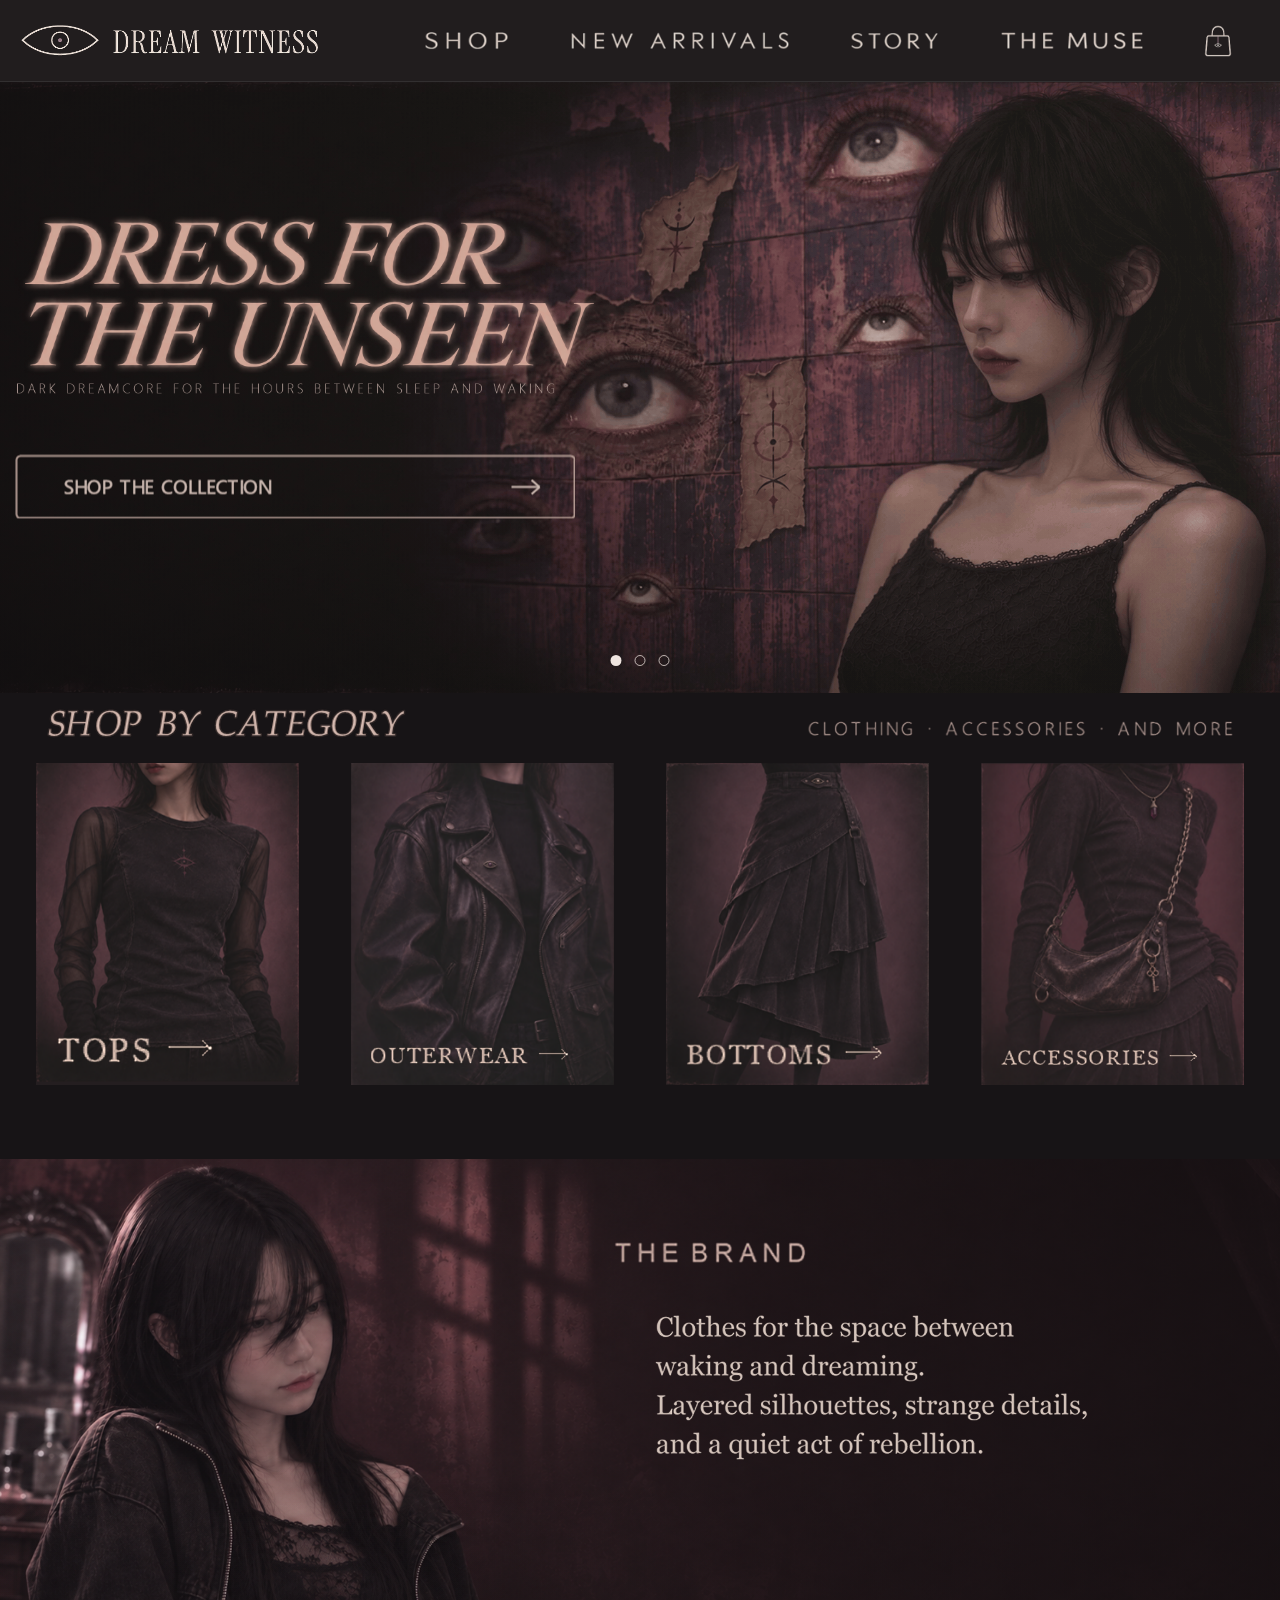
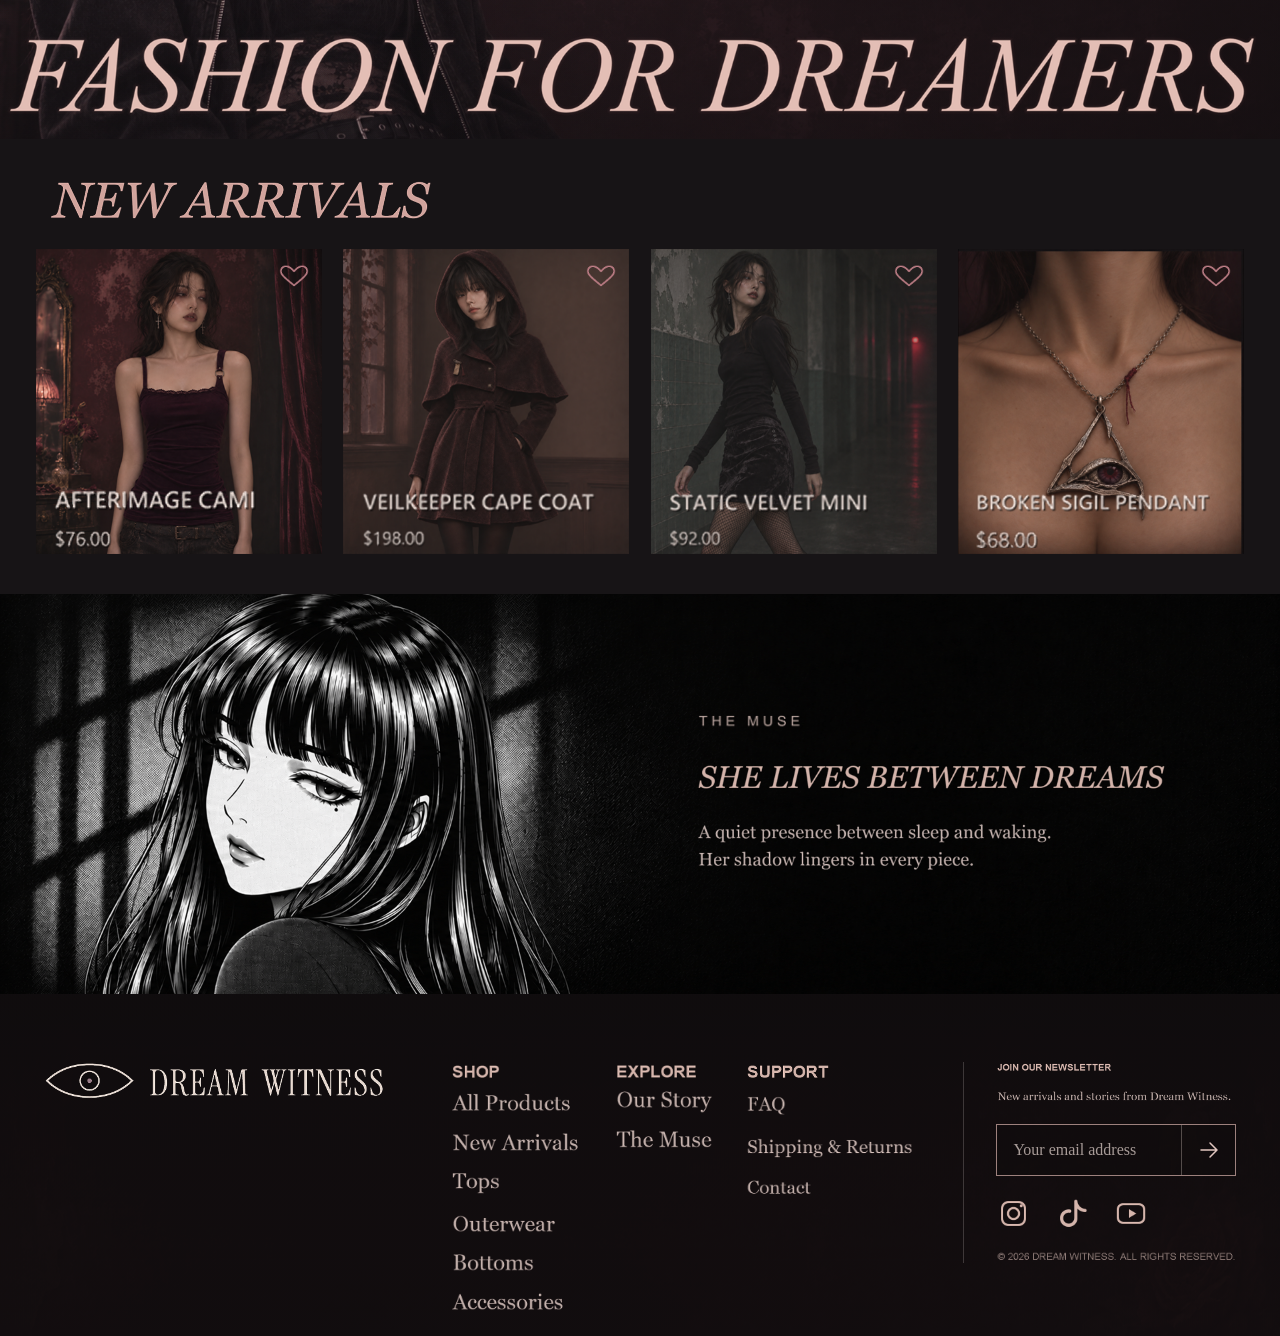
==== index.html @ e7f3ba47 "Build Dream Witness homepage" ====
<!doctype html>
<html lang="en">
<head>
  <meta charset="utf-8">
  <meta name="viewport" content="width=device-width, initial-scale=1">
  <meta name="theme-color" content="#171416">
  <meta name="description" content="Dream Witness — dreamcore fashion and accessories for the space between waking and dreaming.">
  <title>Dream Witness — Fashion for the Unseen</title>
  <link rel="icon" type="image/x-icon" sizes="32x32" href="images/main/dream-witness-eye-favicon.ico">
  <link rel="stylesheet" href="css/style.css">
  <script src="js/main.js" defer></script>
</head>
<body>
  <a class="skip-link" href="#main-content">Skip to content</a>
  <header class="site-header" id="top">
    <a class="brand-lockup" href="#top" aria-label="Dream Witness home">
      <img src="images/main/dream-witness-lockup-transparent.png" alt="Dream Witness">
    </a>
    <button class="menu-toggle" type="button" aria-label="Open navigation" aria-controls="primary-navigation" aria-expanded="false">
      <span></span><span></span><span></span>
    </button>
    <nav class="primary-navigation" id="primary-navigation" aria-label="Main navigation">
      <a href="#shop" aria-label="Shop"><img src="images/main/shop.png" alt="Shop"></a>
      <a href="#new-arrivals" aria-label="New arrivals"><img src="images/main/dream-witness-label-new.png" alt="New arrivals"></a>
      <a href="#story" aria-label="Story"><img src="images/main/dream-witness-label-story-final.png" alt="Story"></a>
      <a href="#the-muse" aria-label="The Muse"><img src="images/main/dream-witness-label-the-muse.png" alt="The Muse"></a>
    </nav>
    <span class="bag-icon" role="img" aria-label="Shopping is currently inactive">
      <img src="images/main/dream-witness-shopping-bag-transparent.png" alt="">
    </span>
  </header>

  <main id="main-content">
    <section class="hero" aria-label="Dream Witness collection">
      <div class="hero-slides" aria-live="off">
        <figure class="hero-slide is-active" data-slide="0">
          <img src="images/main/main1-wall-eyes.gif" alt="Dream Witness model in a black lace dress before a wall of watchful eyes" loading="eager" fetchpriority="high">
        </figure>
        <figure class="hero-slide" data-slide="1" aria-hidden="true">
          <video class="hero-banner-video" muted loop playsinline preload="auto" aria-hidden="true" tabindex="-1">
            <source src="images/main/fox-tail-original-background.mp4" type="video/mp4">
          </video>
        </figure>
        <figure class="hero-slide" data-slide="2" aria-hidden="true">
          <img src="images/main/main3.png" alt="Model and her reflection in an antique mirror" loading="lazy">
        </figure>
      </div>
      <div class="hero-shade" aria-hidden="true"></div>
      <div class="mirror-tear-reveal" aria-hidden="true">
        <img class="mirror-tear-frame" src="images/main/main3-tear-frame.png" alt="" loading="lazy">
      </div>
      <div class="hero-copy">
        <img class="hero-title" src="images/main/hero-copy-dress-for-the-unseen.png" alt="Dress for the unseen">
        <img class="hero-subtitle" src="images/main/hero-subtitle-dark-dreamcore.png" alt="Dark dreamcore for the hours between sleep and waking">
        <a class="hero-cta" href="#new-arrivals" aria-label="Explore the collection">
          <img src="images/main/hero-cta-shop-the-collection.png" alt="Shop the collection">
        </a>
      </div>
      <div class="hero-pagination" role="group" aria-label="Choose a banner">
        <button class="hero-dot is-active" type="button" data-go-to="0" aria-label="Show banner 1" aria-current="true"></button>
        <button class="hero-dot" type="button" data-go-to="1" aria-label="Show banner 2" aria-current="false"></button>
        <button class="hero-dot" type="button" data-go-to="2" aria-label="Show banner 3" aria-current="false"></button>
      </div>
      <p class="slide-status visually-hidden" role="status" aria-live="polite"></p>
    </section>

    <section class="category-section section-shell" id="shop" aria-label="Shop by category">
      <div class="section-heading category-heading">
        <img class="category-heading-title" src="images/main/shop-by-category.png" alt="Shop by category">
        <img class="category-heading-note" src="images/main/clothing-accessories-and.png" alt="Clothing, accessories, and more">
      </div>
      <div class="category-grid">
        <a class="category-card" href="#new-arrivals" aria-label="Tops">
          <img class="category-photo" src="images/main/tops-category-card.png" alt="Dream Witness tops collection" loading="lazy">
          <img class="category-label" src="images/main/tops-category-label.png" alt="Tops" loading="lazy">
        </a>
        <a class="category-card" href="#new-arrivals" aria-label="Outerwear">
          <img class="category-photo" src="images/main/outerwear-category-card.png" alt="Dream Witness outerwear collection" loading="lazy">
          <img class="category-label" src="images/main/outerwear-category-label.png" alt="Outerwear" loading="lazy">
        </a>
        <a class="category-card" href="#new-arrivals" aria-label="Bottoms">
          <img class="category-photo" src="images/main/bottoms-category.png" alt="Dream Witness bottoms collection" loading="lazy">
          <img class="category-label" src="images/main/bottoms.png" alt="Bottoms" loading="lazy">
        </a>
        <a class="category-card" href="#new-arrivals" aria-label="Accessories">
          <img class="category-photo" src="images/main/accessories-category.png" alt="Dream Witness accessories collection" loading="lazy">
          <img class="category-label" src="images/main/accessories-category-label.png" alt="Accessories" loading="lazy">
        </a>
      </div>
    </section>

    <section class="brand-story" id="story" aria-label="The Dream Witness story">
      <img class="brand-story-photo" src="images/main/main4.png" alt="Dream Witness muse in a dark editorial portrait" loading="lazy">
      <div class="brand-story-shade" aria-hidden="true"></div>
      <div class="brand-story-copy">
        <img class="brand-story-eyebrow" src="images/main/brand-section-the-brand.png" alt="The brand" loading="lazy">
        <img class="brand-story-description" src="images/main/brand-section.png" alt="Clothes for the space between waking and dreaming. Layered silhouettes, strange details, and a quiet act of rebellion." loading="lazy">
      </div>
      <img class="brand-story-statement" src="images/main/brand-section-fashion.png" alt="Fashion for dreamers" loading="lazy">
    </section>

    <section class="arrivals-section section-shell" id="new-arrivals" aria-label="New arrivals">
      <div class="section-heading arrivals-heading">
        <img src="images/main/new-arrivals.png" alt="New arrivals" loading="lazy">
      </div>
      <div class="product-grid">
        <article class="product-card">
          <div class="product-image-wrap">
            <img class="product-image" src="images/main/tops-new-arrival-afterimage-cami.png" alt="Model wearing the Afterimage Cami" loading="lazy">
            <button class="wishlist-mark" type="button" data-product-id="afterimage-cami" data-product-name="Afterimage Cami" aria-label="Add Afterimage Cami to wishlist" aria-pressed="false">
              <img class="wishlist-outline" src="images/main/wishlist-heart-outline.png" alt="">
              <svg class="wishlist-filled" viewBox="0 0 24 24" aria-hidden="true" focusable="false"><path d="M20.84 4.61a5.5 5.5 0 0 0-7.78 0L12 5.67l-1.06-1.06a5.5 5.5 0 0 0-7.78 7.78l1.06 1.06L12 21.23l7.78-7.78 1.06-1.06a5.5 5.5 0 0 0 0-7.78Z"/></svg>
            </button>
          </div>
          <img class="product-label" src="images/main/label-afterimage-cami.png" alt="Afterimage Cami, 76 dollars" loading="lazy">
        </article>
        <article class="product-card">
          <div class="product-image-wrap">
            <img class="product-image" src="images/main/outerwear-new-arrival-hooded-cape-coat-talisman-handfix.png" alt="Model wearing the Veilkeeper Cape Coat" loading="lazy">
            <button class="wishlist-mark" type="button" data-product-id="veilkeeper-cape-coat" data-product-name="Veilkeeper Cape Coat" aria-label="Add Veilkeeper Cape Coat to wishlist" aria-pressed="false">
              <img class="wishlist-outline" src="images/main/wishlist-heart-outline.png" alt="">
              <svg class="wishlist-filled" viewBox="0 0 24 24" aria-hidden="true" focusable="false"><path d="M20.84 4.61a5.5 5.5 0 0 0-7.78 0L12 5.67l-1.06-1.06a5.5 5.5 0 0 0-7.78 7.78l1.06 1.06L12 21.23l7.78-7.78 1.06-1.06a5.5 5.5 0 0 0 0-7.78Z"/></svg>
            </button>
          </div>
          <img class="product-label" src="images/main/label-veilkeeper-cape-coat.png" alt="Veilkeeper Cape Coat, 198 dollars" loading="lazy">
        </article>
        <article class="product-card">
          <div class="product-image-wrap">
            <img class="product-image" src="images/main/bottoms-category-model-mini-skirt-alt-scene.png" alt="Model wearing the Static Velvet Mini" loading="lazy">
            <button class="wishlist-mark" type="button" data-product-id="static-velvet-mini" data-product-name="Static Velvet Mini" aria-label="Add Static Velvet Mini to wishlist" aria-pressed="false">
              <img class="wishlist-outline" src="images/main/wishlist-heart-outline.png" alt="">
              <svg class="wishlist-filled" viewBox="0 0 24 24" aria-hidden="true" focusable="false"><path d="M20.84 4.61a5.5 5.5 0 0 0-7.78 0L12 5.67l-1.06-1.06a5.5 5.5 0 0 0-7.78 7.78l1.06 1.06L12 21.23l7.78-7.78 1.06-1.06a5.5 5.5 0 0 0 0-7.78Z"/></svg>
            </button>
          </div>
          <img class="product-label" src="images/main/label-static-velvet-mini.png" alt="Static Velvet Mini, 92 dollars" loading="lazy">
        </article>
        <article class="product-card">
          <div class="product-image-wrap">
            <img class="product-image" src="images/main/BROKENSIGILPENDANT.png" alt="Broken Sigil Pendant necklace" loading="lazy">
            <button class="wishlist-mark" type="button" data-product-id="broken-sigil-pendant" data-product-name="Broken Sigil Pendant" aria-label="Add Broken Sigil Pendant to wishlist" aria-pressed="false">
              <img class="wishlist-outline" src="images/main/wishlist-heart-outline.png" alt="">
              <svg class="wishlist-filled" viewBox="0 0 24 24" aria-hidden="true" focusable="false"><path d="M20.84 4.61a5.5 5.5 0 0 0-7.78 0L12 5.67l-1.06-1.06a5.5 5.5 0 0 0-7.78 7.78l1.06 1.06L12 21.23l7.78-7.78 1.06-1.06a5.5 5.5 0 0 0 0-7.78Z"/></svg>
            </button>
          </div>
          <div class="product-label-split" role="img" aria-label="Broken Sigil Pendant, 68 dollars">
            <span class="broken-label-name" aria-hidden="true"></span>
            <span class="broken-label-price" aria-hidden="true"></span>
          </div>
        </article>
      </div>
    </section>

    <section class="muse-section" id="the-muse" aria-label="The Muse">
      <picture class="muse-art">
        <source media="(prefers-reduced-motion: reduce)" srcset="images/main/the-muse-banner-no-frame.png">
        <img src="images/main/gif.gif" alt="Monochrome manga portrait of the Dream Witness muse" loading="lazy">
      </picture>
      <div class="muse-copy">
        <img class="muse-eyebrow" src="images/main/muse-text-01-eyebrow.png" alt="The Muse" loading="lazy">
        <img class="muse-title" src="images/main/muse-text-02-headline.png" alt="She lives between dreams" loading="lazy">
        <img class="muse-description" src="images/main/muse-text-description-final.png" alt="A quiet presence between sleep and waking. Her shadow lingers in every piece." loading="lazy">
      </div>
    </section>
  </main>

  <footer class="site-footer">
    <div class="footer-inner">
      <a class="footer-brand" href="#top" aria-label="Dream Witness home">
        <img src="images/main/dream-witness-lockup-transparent.png" alt="Dream Witness" loading="lazy">
      </a>
      <div class="footer-links" role="group" aria-label="Footer navigation">
        <div class="footer-link-column footer-shop-links" role="img" aria-label="Shop: All products, new arrivals, tops, outerwear, bottoms, accessories">
          <span class="footer-link-heading footer-shop-heading" aria-hidden="true"></span>
          <div class="footer-link-items" aria-hidden="true">
            <span class="footer-link-item footer-shop-all"></span>
            <span class="footer-link-item footer-shop-new"></span>
            <span class="footer-link-item footer-shop-tops"></span>
            <span class="footer-link-item footer-shop-outerwear"></span>
            <span class="footer-link-item footer-shop-bottoms"></span>
            <span class="footer-link-item footer-shop-accessories"></span>
          </div>
        </div>
        <div class="footer-link-column footer-explore-links" role="img" aria-label="Explore: Our story, The Muse">
          <span class="footer-link-heading footer-explore-heading" aria-hidden="true"></span>
          <div class="footer-link-items" aria-hidden="true">
            <span class="footer-link-item footer-explore-story"></span>
            <span class="footer-link-item footer-explore-muse"></span>
          </div>
        </div>
        <div class="footer-link-column footer-support-links" role="img" aria-label="Support: FAQ, shipping and returns, contact">
          <span class="footer-support-heading" aria-hidden="true"></span>
          <div class="footer-support-items" aria-hidden="true">
            <span class="footer-support-item footer-support-faq"></span>
            <span class="footer-support-item footer-support-shipping"></span>
            <span class="footer-support-item footer-support-contact"></span>
          </div>
        </div>
      </div>
      <div class="footer-newsletter">
        <img class="newsletter-copy" src="images/main/newsletter-copy.png" alt="Join our newsletter. New arrivals and stories from Dream Witness." loading="lazy">
        <form class="newsletter-form" id="newsletter-form">
          <label class="visually-hidden" for="newsletter-email">Your email address</label>
          <input id="newsletter-email" name="email" type="email" autocomplete="email" placeholder="Your email address" required>
          <button type="submit" aria-label="Send newsletter sign-up request">
            <svg viewBox="0 0 24 24" aria-hidden="true" focusable="false"><path d="M4 12h15M13 5l7 7-7 7" /></svg>
          </button>
        </form>
        <p class="newsletter-status" id="newsletter-status" role="status" aria-live="polite"></p>
        <div class="social-links" aria-label="Social channels">
          <span><img src="images/main/dream-witness-instagram-icon.png" alt="Instagram" loading="lazy"></span>
          <span><img src="images/main/dream-witness-tiktok-icon.png" alt="TikTok" loading="lazy"></span>
          <span><img src="images/main/dream-witness-youtube-icon.png" alt="YouTube" loading="lazy"></span>
        </div>
        <img class="copyright" src="images/main/copyright.png" alt="Copyright 2026 Dream Witness. All rights reserved." loading="lazy">
      </div>
    </div>
  </footer>
</body>
</html>
---- css/style.css ----
@charset "utf-8";
:root {
  color-scheme: dark;
  --ink: #171416;
  --ink-soft: #201b1d;
  --paper: #efe4df;
  --muted: #bca9a4;
  --line: rgba(239, 228, 223, .2);
  --page-width: 1680px;
}
*, *::before, *::after { box-sizing: border-box; }
html { scroll-behavior: smooth; -webkit-text-size-adjust: none; text-size-adjust: none; background: var(--ink); }
body { margin: 0; color: var(--paper); background: var(--ink); font-family: system-ui, sans-serif; }
img { display: block; max-width: 100%; height: auto; }
a { color: inherit; text-decoration: none; }
button { font: inherit; }
.skip-link { position: fixed; left: 12px; top: 12px; z-index: 1000; padding: 12px 16px; color: #171416; background: #fff; transform: translateY(-160%); }
.skip-link:focus { transform: translateY(0); }
.visually-hidden { position: absolute; width: 1px; height: 1px; padding: 0; margin: -1px; overflow: hidden; clip: rect(0, 0, 0, 0); white-space: nowrap; border: 0; }
.site-header { position: relative; z-index: 20; display: flex; align-items: center; justify-content: space-between; gap: clamp(24px, 3vw, 58px); min-height: 82px; padding: 0 clamp(22px, 3.2vw, 64px) 0 clamp(18px, 1.6vw, 32px); background: #211d1e; border-bottom: 1px solid rgba(255,255,255,.08); }
.brand-lockup { flex: 0 1 300px; width: min(15vw, 290px); min-width: 215px; }
.brand-lockup img { width: 100%; }
.primary-navigation { display: flex; align-items: center; justify-content: center; gap: clamp(26px, 4.2vw, 82px); flex: 1 1 auto; }
@media (min-width: 1001px) { .primary-navigation { transform: translateX(2vw); } }
@media (min-width: 1001px) {
  .hero .hero-copy { gap: 1px; }
  .hero .hero-cta { margin-top: 57px; }
}
.primary-navigation a { display: grid; place-items: center; min-height: 48px; opacity: .92; transition: opacity .2s ease; }
.primary-navigation a:hover, .primary-navigation a:focus-visible { opacity: .66; }
.primary-navigation img { width: auto; max-height: 26px; }
.bag-icon { display: grid; place-items: center; flex: 0 0 42px; width: 42px; opacity: .9; }
.bag-icon img { width: 42px; }
.menu-toggle { display: none; }
.hero { position: relative; height: clamp(580px, 47.7vw, 916px); min-height: 580px; overflow: hidden; background: #211d1e; }
.hero-slides, .hero-slide, .hero-slide img, .hero-slide video, .hero-shade { position: absolute; inset: 0; width: 100%; height: 100%; }
.hero-slide { margin: 0; opacity: 0; transition: opacity .85s ease; }
.hero-slide.is-active { opacity: 1; }
.hero-slide img, .hero-slide video { object-fit: cover; object-position: center; }
.hero-slide[data-slide="1"] video { object-position: center 46%; }
.hero-slide[data-slide="2"] img { object-position: center 52%; }
.hero-shade { z-index: 1; pointer-events: none; background: linear-gradient(90deg, rgba(15,12,14,.68) 0%, rgba(15,12,14,.4) 36%, rgba(15,12,14,.08) 67%, rgba(15,12,14,.05) 100%), linear-gradient(0deg, rgba(12,10,11,.28), transparent 33%); }

.mirror-tear-reveal { --tear-x: 60.1%; --tear-y: 27.4%; --tear-mask-height: 3.1%; --tear-flow-start: 25.1%; --tear-flow-end: 30.5%; --tear-reveal-bottom: var(--tear-flow-start); position: absolute; z-index: 2; inset: 0; pointer-events: none; opacity: 0; -webkit-mask-image: linear-gradient(to bottom, #000 0 calc(var(--tear-reveal-bottom) - .25%), transparent var(--tear-reveal-bottom)); mask-image: linear-gradient(to bottom, #000 0 calc(var(--tear-reveal-bottom) - .25%), transparent var(--tear-reveal-bottom)); }
.mirror-tear-frame { position: absolute; inset: 0; width: 100%; height: 100%; object-fit: cover; object-position: center 52%; -webkit-mask-image: radial-gradient(ellipse .55% var(--tear-mask-height) at var(--tear-x) var(--tear-y), #000 0 42%, transparent 100%); mask-image: radial-gradient(ellipse .55% var(--tear-mask-height) at var(--tear-x) var(--tear-y), #000 0 42%, transparent 100%); }
.hero.shows-mirror-tear .mirror-tear-reveal { animation: mirror-tear-flow 5.5s linear infinite; }
@property --tear-reveal-bottom { syntax: '<percentage>'; inherits: false; initial-value: 25.1%; }
@keyframes mirror-tear-flow {
  0%, 13% { opacity: 0; --tear-reveal-bottom: var(--tear-flow-start); }
  18% { opacity: 1; --tear-reveal-bottom: var(--tear-flow-start); }
  45%, 70% { opacity: 1; --tear-reveal-bottom: var(--tear-flow-end); }
  84%, 100% { opacity: 0; --tear-reveal-bottom: var(--tear-flow-end); }
}
@media (prefers-reduced-motion: reduce) {
  .hero.shows-mirror-tear .mirror-tear-reveal { animation: none; opacity: 1; --tear-reveal-bottom: var(--tear-flow-end); }
}
.hero-copy { position: absolute; z-index: 2; left: clamp(15px, .8vw, 18px); top: 44%; display: flex; flex-direction: column; align-items: flex-start; gap: clamp(13px, 1.45vw, 28px); width: min(46vw, 820px); transform: translateY(-46%); }
.hero-title { width: 100%; }
.hero-subtitle { width: min(92%, 740px); }
.hero-cta { display: block; width: min(100%, 560px); margin-top: clamp(18px, 1.6vw, 30px); transition: opacity .2s ease, transform .2s ease; }
.hero-cta:hover, .hero-cta:focus-visible { opacity: .78; transform: translateX(4px); }
.hero-pagination { position: absolute; z-index: 3; left: 50%; bottom: clamp(22px, 2.1vw, 40px); display: flex; align-items: center; gap: 13px; transform: translateX(-50%); }
.hero-dot { width: 11px; height: 11px; padding: 0; border: 1px solid rgba(239,228,223,.75); border-radius: 50%; background: transparent; cursor: pointer; transition: background .2s ease, transform .2s ease; }
.hero-dot:hover { transform: scale(1.16); }
.hero-dot.is-active { background: var(--paper); }
.section-shell { width: min(calc(100% - 72px), var(--page-width)); margin-inline: auto; }
.category-section { width: min(calc(100% - 72px), 1480px); padding-block: 8px 74px; }
.section-heading { display: flex; align-items: flex-end; justify-content: space-between; gap: 24px; margin-bottom: clamp(24px, 2.2vw, 42px); }
.category-heading { margin-bottom: 18px; }
.category-heading-title { width: min(40vw, 380px); }
.category-heading-note { width: min(35vw, 495px); transform: translateX(clamp(0px, calc((100vw - 1480px) / 2 - 42px), 180px)); }
.category-grid { display: grid; grid-template-columns: repeat(4, minmax(0,1fr)); gap: clamp(22px, 4.1vw, 78px); }
.category-card { position: relative; display: block; overflow: hidden; aspect-ratio: 614 / 754; background: #241e20; }
.category-photo { width: 100%; height: 100%; object-fit: cover; transition: transform .55s cubic-bezier(.2,.7,.2,1), filter .35s ease; }
.category-card:hover .category-photo, .category-card:focus-visible .category-photo { transform: scale(1.035); filter: brightness(.82); }
.category-label { position: absolute; z-index: 1; left: clamp(14px, 1.55vw, 30px); bottom: clamp(15px, 1.5vw, 28px); width: auto; max-width: 75%; max-height: 38px; object-fit: contain; object-position: left bottom; }
.brand-story { position: relative; display: flex; align-items: center; min-height: clamp(580px, 39.5vw, 780px); overflow: hidden; background: #1a1517; isolation: isolate; }
.brand-story-photo, .brand-story-shade { position: absolute; z-index: -2; inset: 0; width: 100%; height: 100%; }
.brand-story-photo { object-fit: cover; object-position: center 48%; }
.brand-story-shade { z-index: -1; background: linear-gradient(90deg, rgba(16,12,14,.02) 0%, rgba(16,12,14,.05) 33%, rgba(16,12,14,.43) 60%, rgba(16,12,14,.68) 100%), linear-gradient(0deg, rgba(15,11,13,.15), transparent 48%); }
.brand-story-copy { width: min(42%, 780px); margin-left: auto; margin-right: clamp(70px, 10.9vw, 210px); margin-bottom: clamp(90px, 14vw, 270px); }
.brand-story-eyebrow { width: min(70%, 360px); margin-bottom: clamp(8px, .4vw, 10px); }
.brand-story-description { width: min(calc(100% + 120px), 900px); margin-left: clamp(24px, 3.8vw, 72px); }
.brand-story-statement { position: absolute; z-index: 2; left: 0; bottom: -7%; width: 107%; max-height: 32%; object-fit: contain; object-position: center bottom; }
.arrivals-section { width: calc(100% - 72px); max-width: none; padding-block: clamp(36px, 2vw, 40px) clamp(40px, 3vw, 58px); }
.arrivals-heading { justify-content: flex-start; margin-bottom: clamp(26px, 1.8vw, 36px); }
.arrivals-heading img { width: min(38vw, 410px); }
.product-grid { display: grid; grid-template-columns: repeat(4, minmax(0,1fr)); gap: clamp(16px, 1.7vw, 32px); }
.product-card { position: relative; min-width: 0; }
.product-image-wrap { position: relative; overflow: hidden; aspect-ratio: 880 / 940; background: #211b1d; container-type: inline-size; }
.product-image { width: 100%; height: 100%; object-fit: cover; transition: transform .55s cubic-bezier(.2,.7,.2,1); }
.product-card:hover .product-image { transform: scale(1.025); }
.wishlist-mark { position: absolute; z-index: 2; top: clamp(10px, 1vw, 19px); right: clamp(10px, 1vw, 19px); display: grid; place-items: center; width: clamp(26px, 2.3vw, 43px); aspect-ratio: 1; padding: 0; border: 0; background: transparent; color: #dc8292; cursor: pointer; transition: transform .18s ease, color .18s ease; }
.wishlist-mark:hover { transform: scale(1.08); }
.wishlist-mark:focus-visible { outline: 1px solid var(--paper); outline-offset: 3px; border-radius: 50%; }
.wishlist-mark .wishlist-outline, .wishlist-mark .wishlist-filled { width: 100%; height: 100%; }
.wishlist-mark .wishlist-outline { object-fit: contain; }
.wishlist-mark .wishlist-filled { display: none; overflow: visible; }
.wishlist-mark .wishlist-filled path { fill: currentColor; }
.wishlist-mark[aria-pressed="true"] { color: #ef8799; transform: scale(1.05); }
.wishlist-mark[aria-pressed="true"] .wishlist-outline { display: none; }
.wishlist-mark[aria-pressed="true"] .wishlist-filled { display: block; }
.product-label { position: absolute; z-index: 2; bottom: 6px; left: clamp(16px, 1.4vw, 26px); width: auto; height: clamp(58px, 3.8vw, 74px); max-width: 82%; object-fit: contain; object-position: left bottom; margin: 0; pointer-events: none; }
.product-label-split { position: absolute; z-index: 2; bottom: 6px; left: clamp(16px, 1.4vw, 26px); display: flex; flex-direction: column; align-items: flex-start; width: min(82cqi, max(200.66px, min(13.144vw, 256px))); aspect-ratio: 422 / 122; container-type: inline-size; pointer-events: none; }
.broken-label-name, .broken-label-price { display: block; flex: 0 0 auto; background-image: url("../images/main/label-broken-sigil-pendant.png"); background-repeat: no-repeat; }
.broken-label-name { width: 116.82cqi; height: 10.356cqi; margin-top: .777cqi; background-size: 116.82cqi auto; background-position: left top; }
.broken-label-price { width: 31cqi; height: 9.514cqi; margin-top: 8.263cqi; background-size: 144.12cqi auto; background-position: left bottom; }
.muse-section { position: relative; width: 100%; aspect-ratio: 1920 / 600; min-height: 390px; overflow: hidden; background: #080808; isolation: isolate; }
.muse-art, .muse-art img { position: absolute; inset: 0; width: 100%; height: 100%; }
.muse-art img { object-fit: cover; object-position: center; }
.muse-copy { position: absolute; top: 50%; right: clamp(36px, 7.5vw, 145px); display: flex; flex-direction: column; align-items: flex-start; gap: clamp(12px, 1.2vw, 24px); width: min(38%, 690px); transform: translateY(-50%); }
.muse-eyebrow { width: min(52%, 360px); }
.muse-title { width: min(100%, 680px); }
.muse-description { width: min(100%, 680px); }
.site-footer { position: relative; overflow: hidden; padding: clamp(56px, 5.3vw, 102px) clamp(26px, 3.4vw, 66px) clamp(26px, 2vw, 38px); background-color: #151112; background-image: linear-gradient(rgba(17,13,15,.84), rgba(17,13,15,.9)), url("../images/main/dream-witness-footer.png"); background-size: cover; background-position: center; }
.footer-inner { display: grid; grid-template-columns: minmax(210px, 1.25fr) minmax(360px, 1.65fr) minmax(270px, 1fr); align-items: start; gap: clamp(32px, 5vw, 100px); max-width: 1760px; margin-inline: auto; }
.footer-brand { display: block; width: min(100%, 450px); margin-top: 0; }
.footer-brand img { width: 100%; }
.footer-links { display: grid; grid-template-columns: 1fr .76fr 1.14fr; align-items: start; gap: clamp(20px, 2.2vw, 42px); }
.footer-link-column { container-type: inline-size; display: flex; min-width: 0; flex-direction: column; align-items: stretch; }
.footer-shop-links, .footer-explore-links { width: 100%; }
.footer-shop-links { max-width: 342px; }
.footer-explore-links { max-width: 258px; }
.footer-link-heading, .footer-link-item { display: block; width: 100%; background-repeat: no-repeat; }
.footer-shop-links .footer-link-heading, .footer-shop-links .footer-link-item { background-image: url("../images/main/shop-links.png"); background-size: 100% auto; }
.footer-explore-links .footer-link-heading, .footer-explore-links .footer-link-item { background-image: url("../images/main/explore-links.png"); background-size: 100% auto; }
.footer-shop-heading { aspect-ratio: 342 / 48; background-position: left top; }
.footer-shop-all { aspect-ratio: 342 / 51; background-position: left -47.37cqi; }
.footer-shop-new { aspect-ratio: 342 / 52; background-position: left -79.24cqi; }
.footer-shop-tops { aspect-ratio: 342 / 61; background-position: left -112.28cqi; }
.footer-shop-outerwear { aspect-ratio: 342 / 48; background-position: left -144.44cqi; }
.footer-shop-bottoms { aspect-ratio: 342 / 49; background-position: left -176.32cqi; }
.footer-shop-accessories { aspect-ratio: 342 / 50; background-position: left -207.89cqi; }
.footer-explore-heading { aspect-ratio: 258 / 48; background-position: left top; }
.footer-explore-story { aspect-ratio: 258 / 61; background-position: left -63.57cqi; }
.footer-explore-muse { aspect-ratio: 258 / 52; background-position: left -105.04cqi; }
.footer-link-items { display: grid; grid-template-columns: minmax(0, 1fr); row-gap: 14cqi; margin-top: 8cqi; }
.footer-support-links { min-width: 0; }
.footer-support-heading, .footer-support-item { display: block; width: 100%; background-image: url("../images/main/support-links.png"); background-repeat: no-repeat; }
.footer-support-heading { aspect-ratio: 390 / 50; background-size: 128% auto; background-position: left top; }
.footer-support-items { display: grid; grid-template-columns: 1fr; row-gap: 10.5cqi; margin-top: 8cqi; }
.footer-support-item { width: 105%; aspect-ratio: 390 / 58; background-size: 100% auto; background-position-x: left; }
.footer-support-faq { background-position-y: 34%; }
.footer-support-shipping { background-position-y: 56.5%; }
.footer-support-contact { background-position-y: 80.5%; }
.footer-newsletter { display: grid; grid-template-columns: minmax(0, 1fr); gap: 20px; min-width: 0; padding-left: clamp(22px, 2.5vw, 48px); border-left: 1px solid var(--line); }
.newsletter-copy { width: 100%; }
.newsletter-form { display: flex; width: 100%; min-height: 52px; border: 1px solid #9d817d; background: rgba(14,11,12,.32); transition: border-color .2s ease, background-color .2s ease; }
.newsletter-form:focus-within { border-color: #dfc2bb; background-color: rgba(14,11,12,.58); }
.newsletter-form input { flex: 1 1 auto; min-width: 0; padding: 0 16px; border: 0; outline: 0; background: transparent; color: var(--paper); font: 16px/1.3 Georgia, 'Times New Roman', serif; }
.newsletter-form input::placeholder { color: rgba(226,211,205,.72); opacity: 1; }
.newsletter-form button { display: grid; flex: 0 0 54px; place-items: center; padding: 0 14px; border: 0; border-left: 1px solid rgba(226,211,205,.32); background: transparent; color: #e2c7c0; cursor: pointer; transition: background-color .2s ease, color .2s ease; }
.newsletter-form button:hover, .newsletter-form button:focus-visible { outline: 0; background: rgba(226,211,205,.1); color: #fff2ec; }
.newsletter-form button:focus-visible { box-shadow: inset 0 0 0 1px #dfc2bb; }
.newsletter-form button svg { display: block; width: 24px; height: 24px; fill: none; stroke: currentColor; stroke-width: 1.5; stroke-linecap: round; stroke-linejoin: round; }
.newsletter-status { margin: -8px 0 0; color: #e2d3cd; font: 14px/1.45 Georgia, 'Times New Roman', serif; }
.newsletter-status:empty { display: none; }
.social-links { display: flex; align-items: center; gap: 24px; }
.social-links span { display: block; width: clamp(27px, 2.7vw, 48px); }
.social-links img { width: 100%; }
.copyright { justify-self: end; width: min(36vw, 540px); margin: 0; }
@media (max-width: 1000px) {
  .site-header { min-height: 72px; }
  .brand-lockup { flex-basis: 260px; width: 260px; min-width: 190px; }
  .primary-navigation { gap: clamp(18px, 2.6vw, 28px); }
  .primary-navigation img { max-height: 24px; }
  .section-shell { width: min(calc(100% - 48px), var(--page-width)); }
  .category-grid { gap: 20px; }
  .footer-inner { grid-template-columns: 1fr 1.6fr; }
  .footer-brand { width: min(100%, 360px); }
  .footer-newsletter { grid-column: 1 / -1; grid-template-columns: 1fr 1fr; align-items: center; border-left: 0; border-top: 1px solid var(--line); padding: 25px 0 0; }
  .newsletter-status { grid-column: 1 / -1; }
  .social-links { grid-column: 1 / -1; }
  .copyright { grid-column: 1 / -1; justify-self: end; width: min(100%, 360px); }
}
@media (max-width: 700px) {
  .site-header { min-height: 70px; padding: 0 18px; gap: 15px; }
  .brand-lockup { flex: 0 1 225px; width: min(58vw, 225px); min-width: 0; margin-right: auto; }
  .menu-toggle { display: flex; flex-direction: column; justify-content: center; gap: 6px; width: 42px; height: 42px; padding: 8px; border: 0; background: transparent; cursor: pointer; }
  .site-header .menu-toggle { display: flex !important; position: relative; z-index: 22; flex: 0 0 42px; visibility: visible; opacity: 1; }
  .menu-toggle span { display: block; width: 25px; height: 1px; background: #eaded9; transition: transform .2s ease, opacity .2s ease; }
  .menu-toggle[aria-expanded="true"] span:first-child { transform: translateY(7px) rotate(45deg); }
  .menu-toggle[aria-expanded="true"] span:nth-child(2) { opacity: 0; }
  .menu-toggle[aria-expanded="true"] span:last-child { transform: translateY(-7px) rotate(-45deg); }
  .primary-navigation { position: absolute; top: 100%; left: 0; right: 0; display: none; flex-direction: column; align-items: stretch; gap: 0; padding: 12px 20px 22px; background: #211d1e; border-top: 1px solid var(--line); }
  .primary-navigation.is-open { display: flex; }
  .primary-navigation a { justify-content: flex-start; min-height: 54px; padding: 12px 6px; border-bottom: 1px solid rgba(255,255,255,.08); }
  .primary-navigation img { max-height: 20px; max-width: 185px; object-position: left center; }
  .bag-icon { flex-basis: 34px; width: 34px; }
  .site-header .bag-icon { position: relative; z-index: 22; transform: none; }
  .bag-icon img { width: 34px; }
  .hero { height: min(760px, calc(100svh - 70px)); min-height: 590px; }
  .hero-slide img, .hero-slide video { object-position: 70% center; }
  .hero-slide[data-slide="1"] img, .hero-slide[data-slide="1"] video { object-position: 75% center; }
  .hero-slide[data-slide="2"] img { object-position: 62% center; }
 
  .mirror-tear-reveal { --tear-x: 57%; --tear-y: 30.8%; --tear-mask-height: 3.4%; --tear-flow-start: 28%; --tear-flow-end: 33.2%; }
  .mirror-tear-frame { object-position: 62% center; }
  .hero-shade { background: linear-gradient(90deg, rgba(13,10,12,.6), rgba(13,10,12,.14) 78%), linear-gradient(0deg, rgba(10,8,9,.58), transparent 52%); }
.hero-copy { left: 6vw; top: auto; bottom: 86px; width: min(86vw, 480px); gap: 12px; transform: none; }
  .hero-title { width: 95%; }
  .hero-subtitle { width: 88%; }
  .hero-cta { width: 100%; margin-top: 14px; }
  .hero-pagination { bottom: 25px; }
  .section-shell { width: calc(100% - 36px); }
  .category-section { padding-block: 42px 52px; }
  .section-heading { align-items: flex-start; flex-direction: column; gap: 14px; margin-bottom: 22px; }
  .category-heading-title { width: min(72vw, 330px); }
  .category-heading-note { width: min(74vw, 350px); margin-left: auto; }
  .category-grid { grid-template-columns: repeat(2, minmax(0,1fr)); gap: 14px; }
  .category-label { left: 12px; bottom: 12px; max-height: 25px; }
  .brand-story { min-height: 680px; align-items: flex-end; }
  .brand-story-photo { object-position: 27% center; }
  .brand-story-shade { background: linear-gradient(0deg, rgba(13,10,11,.84), rgba(13,10,11,.52) 36%, rgba(13,10,11,.02) 78%), linear-gradient(90deg, rgba(13,10,11,.04), rgba(13,10,11,.15)); }
  .brand-story-copy { width: 76%; margin: 0 6vw 112px auto; }
  .brand-story-eyebrow { width: 56%; margin-bottom: 18px; }
  .brand-story-description { width: 100%; margin-left: 0; }
  .brand-story-statement { left: 3%; bottom: 2%; width: 94%; max-height: 17%; }
  .arrivals-section { padding-block: 48px 54px; }
  .arrivals-heading { margin-bottom: 23px; }
  .arrivals-heading img { width: min(70vw, 320px); }
  .product-grid { grid-template-columns: repeat(2, minmax(0,1fr)); gap: 24px 12px; }
  .wishlist-mark { top: 8px; right: 8px; width: 28px; }
  .product-label { left: 8px; bottom: 10px; width: auto; height: 42px; max-width: 82%; }
  .product-label-split { left: 8px; bottom: 10px; width: min(82cqi, 145.18px); }
  .muse-section { display: flex; flex-direction: column; aspect-ratio: auto; min-height: 0; padding-bottom: 30px; }
  .muse-art { position: relative; display: block; width: 100%; height: auto; aspect-ratio: 1920 / 600; }
  .muse-art img { position: absolute; object-fit: cover; object-position: left center; }
  .muse-copy { position: relative; top: auto; right: auto; width: calc(100% - 42px); margin: 27px auto 0; transform: none; gap: 12px; }
  .muse-eyebrow { width: min(52%, 200px); }
  .muse-title { width: min(90%, 380px); }
  .muse-description { width: min(100%, 430px); }
  .site-footer { padding: 44px 22px 26px; }
  .footer-inner { grid-template-columns: 1fr; gap: 31px; }
  .footer-brand { width: min(100%, 300px); margin: 0; }
  .footer-links { grid-template-columns: .95fr .8fr 1.1fr; gap: 16px; }
  .footer-newsletter { grid-column: auto; grid-template-columns: 1fr; gap: 16px; padding-top: 24px; }
  .social-links { grid-column: auto; gap: 20px; }
  .social-links span { width: 32px; }
  .copyright { width: min(100%, 360px); margin: 12px 0 0 auto; }
  /* Keep the mobile header controls visible and hero copy inside the viewport. */
  .site-header .menu-toggle { position: absolute; top: 14px; right: 62px; display: flex !important; width: 42px; height: 42px; }
  .site-header .bag-icon { position: absolute; top: 18px; right: 18px; display: grid; width: 34px; height: 34px; }
  .hero .hero-copy { left: 5vw; width: 90vw; max-width: 90vw; }
  .hero .hero-title, .hero .hero-subtitle, .hero .hero-cta { max-width: 100%; }
  .hero .hero-title { width: 100%; }
  .hero .hero-subtitle { width: 100%; }
  .hero .hero-cta { width: min(100%, 360px); }
}
@media (max-width: 380px) {
  .site-header { padding-inline: 13px; }
  .brand-lockup { width: 52vw; }
  .hero { min-height: 560px; }
  .hero-copy { width: 88vw; }
  .category-heading-note { width: 82vw; }
  .brand-story { min-height: 620px; }
  .footer-links { gap: 10px; }
}
@media (prefers-reduced-motion: reduce) {
  html { scroll-behavior: auto; }
  *, *::before, *::after { transition-duration: .01ms !important; animation-duration: .01ms !important; animation-iteration-count: 1 !important; }
}
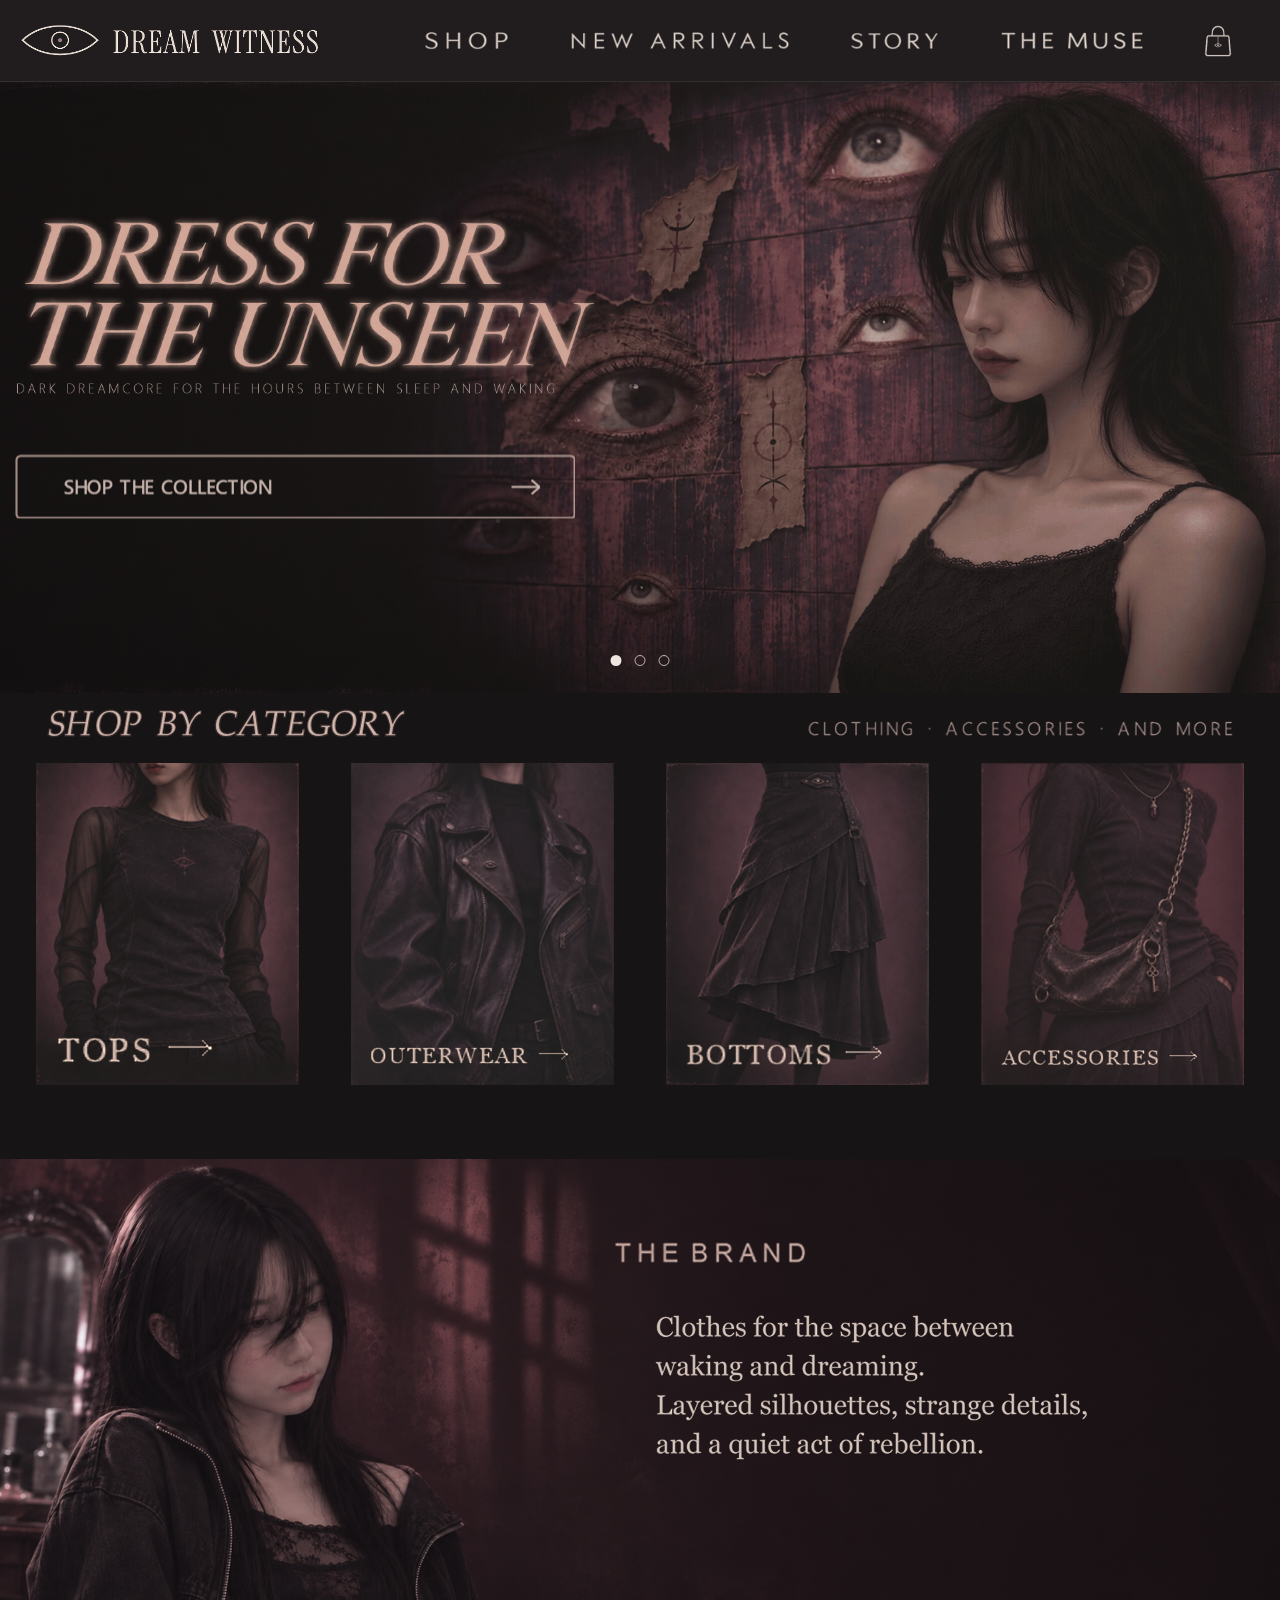
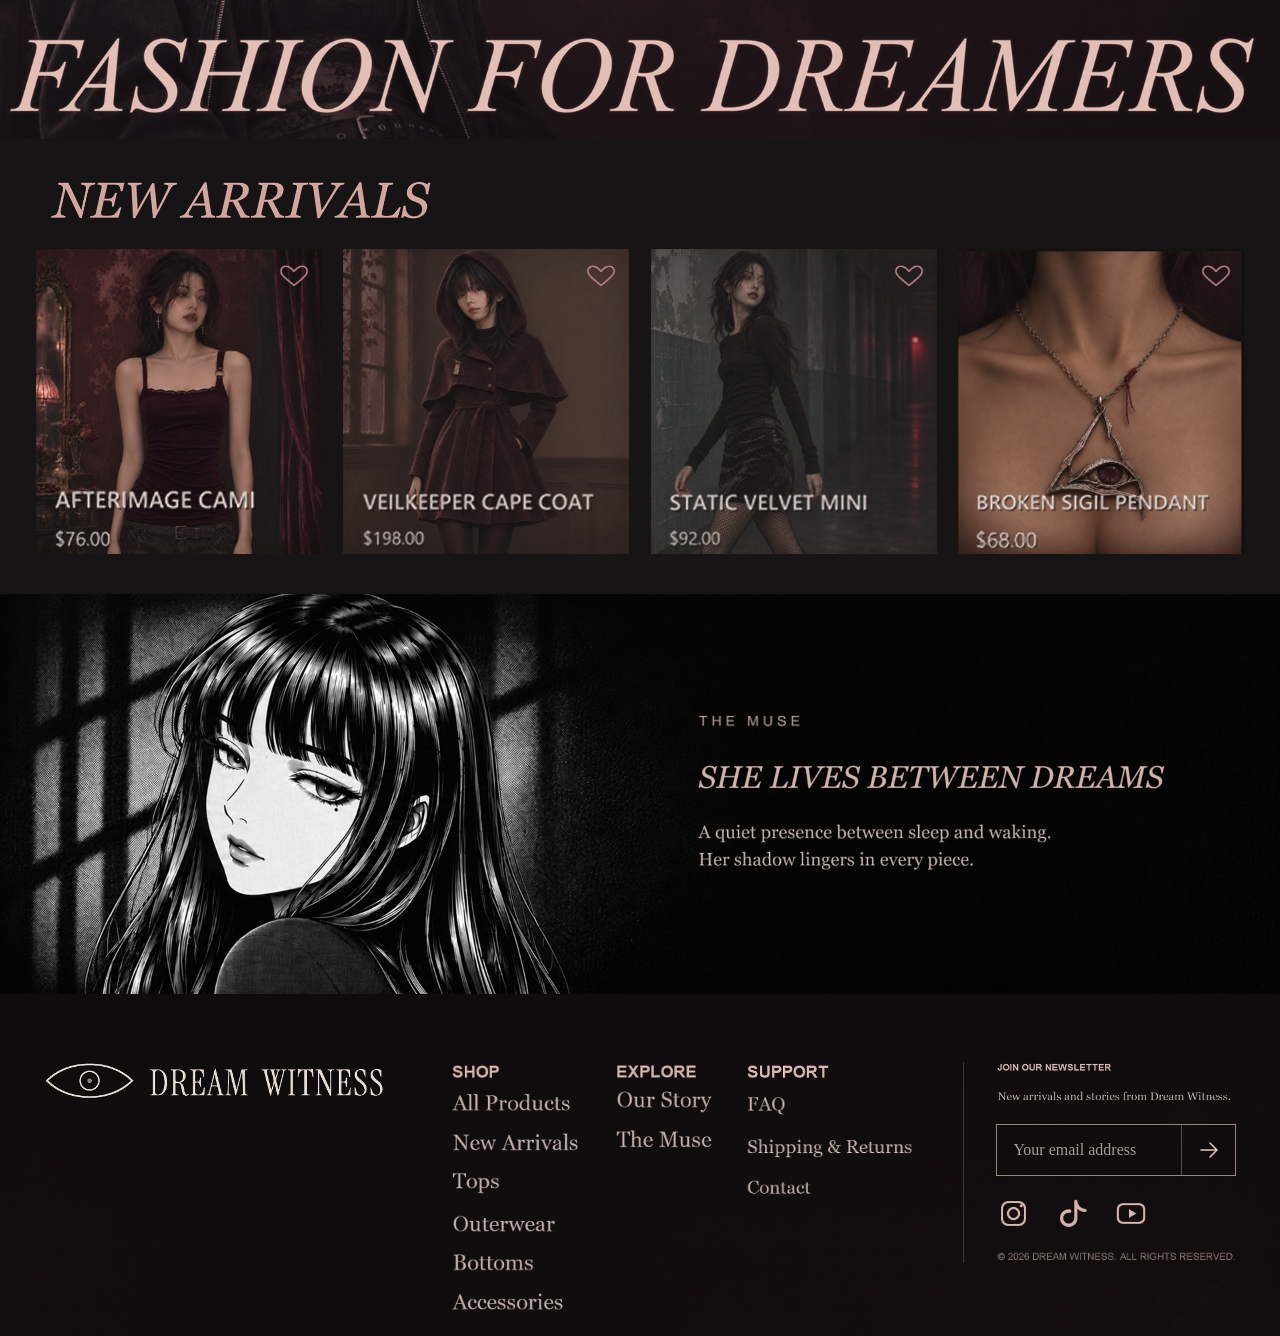
==== commit f46f049e: "Add responsive Tops collection page" ====
--- a/index.html
+++ b/index.html
@@ -70,7 +70,7 @@
         <img class="category-heading-note" src="images/main/clothing-accessories-and.png" alt="Clothing, accessories, and more">
       </div>
       <div class="category-grid">
-        <a class="category-card" href="#new-arrivals" aria-label="Tops">
+        <a class="category-card" href="tops.html" aria-label="Tops">
           <img class="category-photo" src="images/main/tops-category-card.png" alt="Dream Witness tops collection" loading="lazy">
           <img class="category-label" src="images/main/tops-category-label.png" alt="Tops" loading="lazy">
         </a>
--- a/css/style.css
+++ b/css/style.css
@@ -260,3 +260,14 @@
   html { scroll-behavior: auto; }
   *, *::before, *::after { transition-duration: .01ms !important; animation-duration: .01ms !important; animation-iteration-count: 1 !important; }
 }
+
+/* Fox mask cursor for mouse and trackpad; keep text editing with the native caret. */
+@media (pointer: fine) {
+  html, body,
+  body *:not(input):not(textarea):not([contenteditable]) {
+    cursor: url("../images/main/dream-witness-fox-cursor.png") 16 29, auto;
+  }
+  input, textarea, [contenteditable] {
+    cursor: text;
+  }
+}
